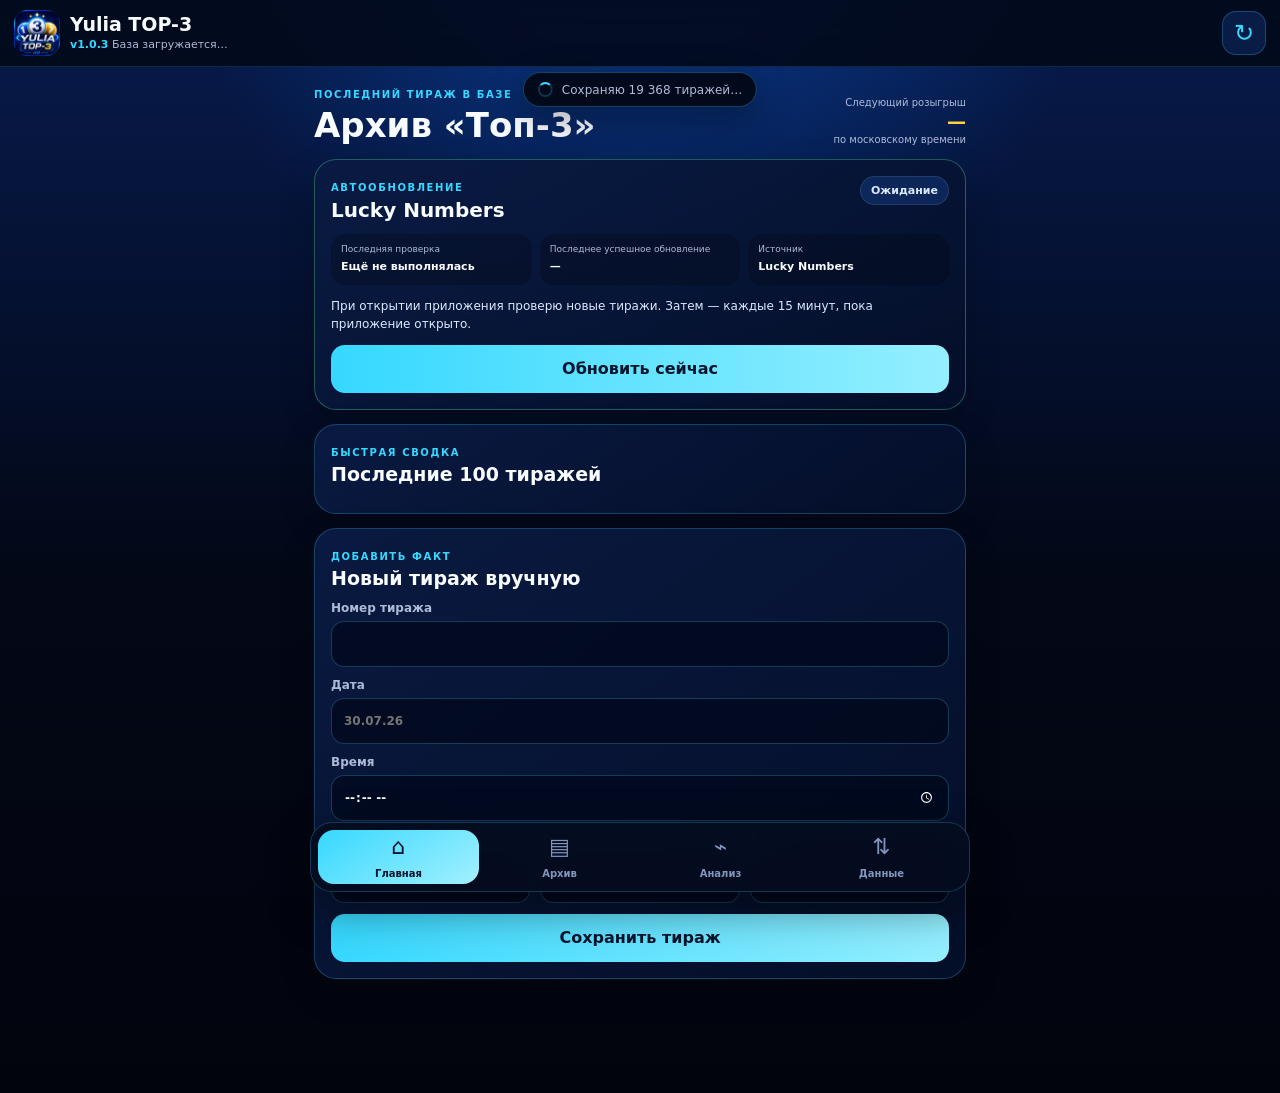
==== repair.html @ f43a1951 "Add files via upload" ====
<!doctype html>
<html lang="ru">
<head>
  <meta charset="utf-8">
  <meta name="viewport" content="width=device-width, initial-scale=1, viewport-fit=cover">
  <meta name="theme-color" content="#071b4d">
  <title>Обновление Yulia TOP-3</title>
  <style>
    *{box-sizing:border-box}body{margin:0;min-height:100vh;display:grid;place-items:center;padding:24px;background:linear-gradient(180deg,#071b4d,#030817);color:#fff;font-family:system-ui,-apple-system,Segoe UI,sans-serif;text-align:center}.card{width:min(100%,430px);padding:28px 22px;border:1px solid rgba(65,211,255,.28);border-radius:28px;background:rgba(6,20,54,.9);box-shadow:0 25px 70px rgba(0,0,0,.35)}img{width:92px;border-radius:24px}h1{font-size:25px;margin:16px 0 8px}p{color:#b9c8e9;line-height:1.5}.spin{width:28px;height:28px;margin:18px auto 0;border:3px solid rgba(65,211,255,.2);border-top-color:#41d3ff;border-radius:50%;animation:s .8s linear infinite}@keyframes s{to{transform:rotate(360deg)}}.ok{color:#8fffc4;font-weight:800}.err{color:#ffb3bd}
  </style>
</head>
<body>
  <main class="card">
    <img src="icon-192.png" alt="Yulia TOP-3">
    <h1>Обновляю приложение</h1>
    <p id="status">Удаляю старую заставку и старый кэш. Архив тиражей и локальная база не удаляются.</p>
    <div class="spin" id="spin"></div>
  </main>
  <script>
    (async()=>{
      const status=document.getElementById('status');
      try{
        if('serviceWorker' in navigator){
          const regs=await navigator.serviceWorker.getRegistrations();
          await Promise.all(regs.map(reg=>reg.unregister()));
        }
        if('caches' in window){
          const keys=await caches.keys();
          await Promise.all(keys.map(key=>caches.delete(key)));
        }
        status.className='ok';
        status.textContent='Готово. Открываю настоящий главный экран…';
        setTimeout(()=>location.replace('./index.html?repair=1.0.3&t='+Date.now()),700);
      }catch(error){
        document.getElementById('spin').hidden=true;
        status.className='err';
        status.textContent='Не удалось очистить старый кэш. Закрой приложение и повтори открытие этой страницы.';
        console.error(error);
      }
    })();
  </script>
</body>
</html>
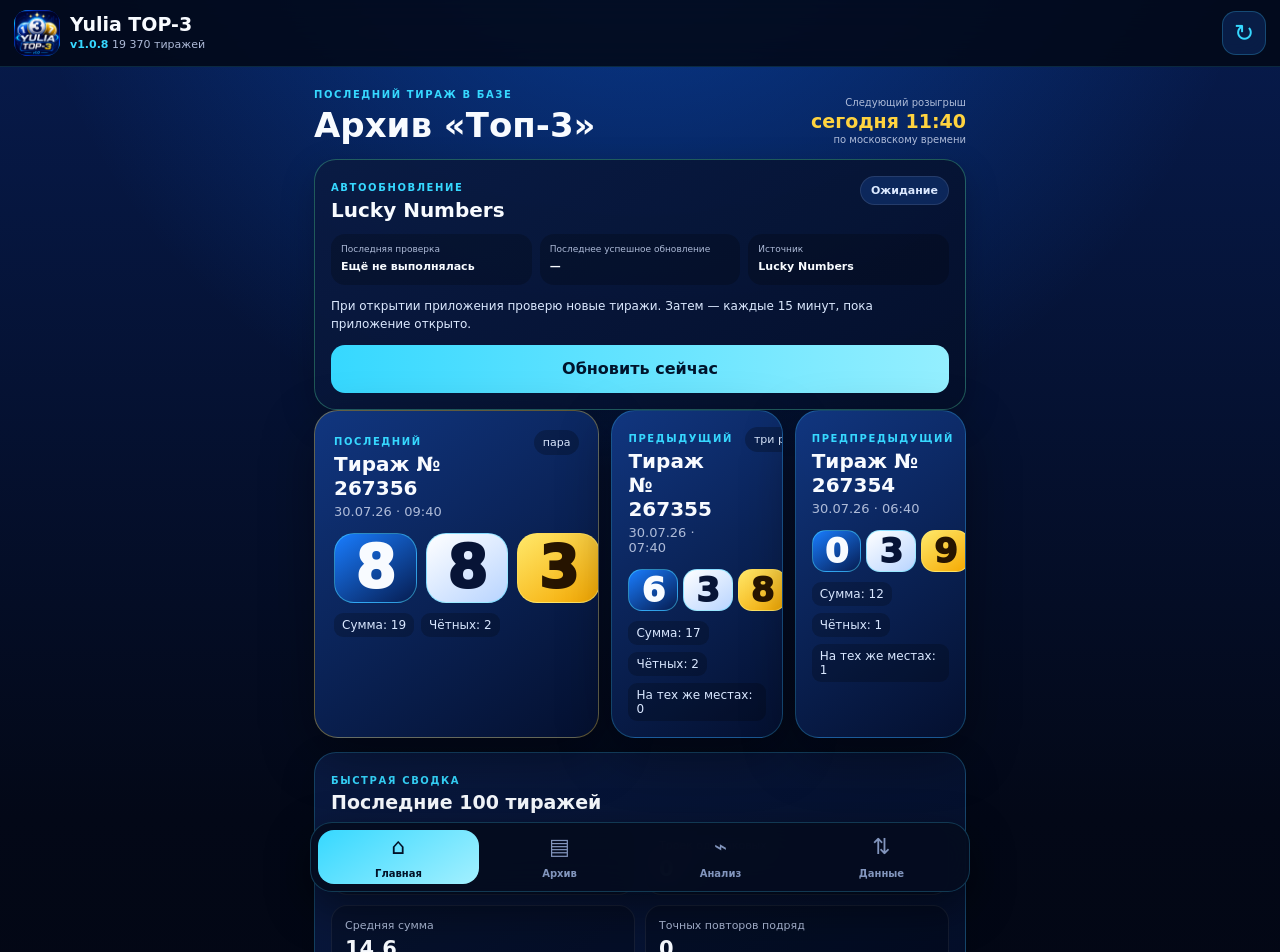
==== commit a9eff591: "Add files via upload" ====
--- a/repair.html
+++ b/repair.html
@@ -1,43 +1 @@
-<!doctype html>
-<html lang="ru">
-<head>
-  <meta charset="utf-8">
-  <meta name="viewport" content="width=device-width, initial-scale=1, viewport-fit=cover">
-  <meta name="theme-color" content="#071b4d">
-  <title>Обновление Yulia TOP-3</title>
-  <style>
-    *{box-sizing:border-box}body{margin:0;min-height:100vh;display:grid;place-items:center;padding:24px;background:linear-gradient(180deg,#071b4d,#030817);color:#fff;font-family:system-ui,-apple-system,Segoe UI,sans-serif;text-align:center}.card{width:min(100%,430px);padding:28px 22px;border:1px solid rgba(65,211,255,.28);border-radius:28px;background:rgba(6,20,54,.9);box-shadow:0 25px 70px rgba(0,0,0,.35)}img{width:92px;border-radius:24px}h1{font-size:25px;margin:16px 0 8px}p{color:#b9c8e9;line-height:1.5}.spin{width:28px;height:28px;margin:18px auto 0;border:3px solid rgba(65,211,255,.2);border-top-color:#41d3ff;border-radius:50%;animation:s .8s linear infinite}@keyframes s{to{transform:rotate(360deg)}}.ok{color:#8fffc4;font-weight:800}.err{color:#ffb3bd}
-  </style>
-</head>
-<body>
-  <main class="card">
-    <img src="icon-192.png" alt="Yulia TOP-3">
-    <h1>Обновляю приложение</h1>
-    <p id="status">Удаляю старую заставку и старый кэш. Архив тиражей и локальная база не удаляются.</p>
-    <div class="spin" id="spin"></div>
-  </main>
-  <script>
-    (async()=>{
-      const status=document.getElementById('status');
-      try{
-        if('serviceWorker' in navigator){
-          const regs=await navigator.serviceWorker.getRegistrations();
-          await Promise.all(regs.map(reg=>reg.unregister()));
-        }
-        if('caches' in window){
-          const keys=await caches.keys();
-          await Promise.all(keys.map(key=>caches.delete(key)));
-        }
-        status.className='ok';
-        status.textContent='Готово. Открываю настоящий главный экран…';
-        setTimeout(()=>location.replace('./index.html?repair=1.0.3&t='+Date.now()),700);
-      }catch(error){
-        document.getElementById('spin').hidden=true;
-        status.className='err';
-        status.textContent='Не удалось очистить старый кэш. Закрой приложение и повтори открытие этой страницы.';
-        console.error(error);
-      }
-    })();
-  </script>
-</body>
-</html>
+<!doctype html><html lang="ru"><meta charset="utf-8"><meta name="viewport" content="width=device-width,initial-scale=1"><title>Обновление TOP-3</title><body style="font-family:system-ui;background:#030817;color:white;padding:28px"><h2>Обновляю Yulia TOP-3…</h2><p id="s">Очищаю только старый кэш приложения. База тиражей не удаляется.</p><script>(async()=>{try{for(const r of await navigator.serviceWorker?.getRegistrations?.()||[])await r.unregister();for(const k of await caches.keys())await caches.delete(k);document.getElementById('s').textContent='Готово. Открываю приложение…';setTimeout(()=>location.replace('./?v=1.0.8-repair'),700)}catch(e){document.getElementById('s').textContent='Открываю приложение…';setTimeout(()=>location.replace('./?v=1.0.8-repair'),700)}})()</script></body></html>
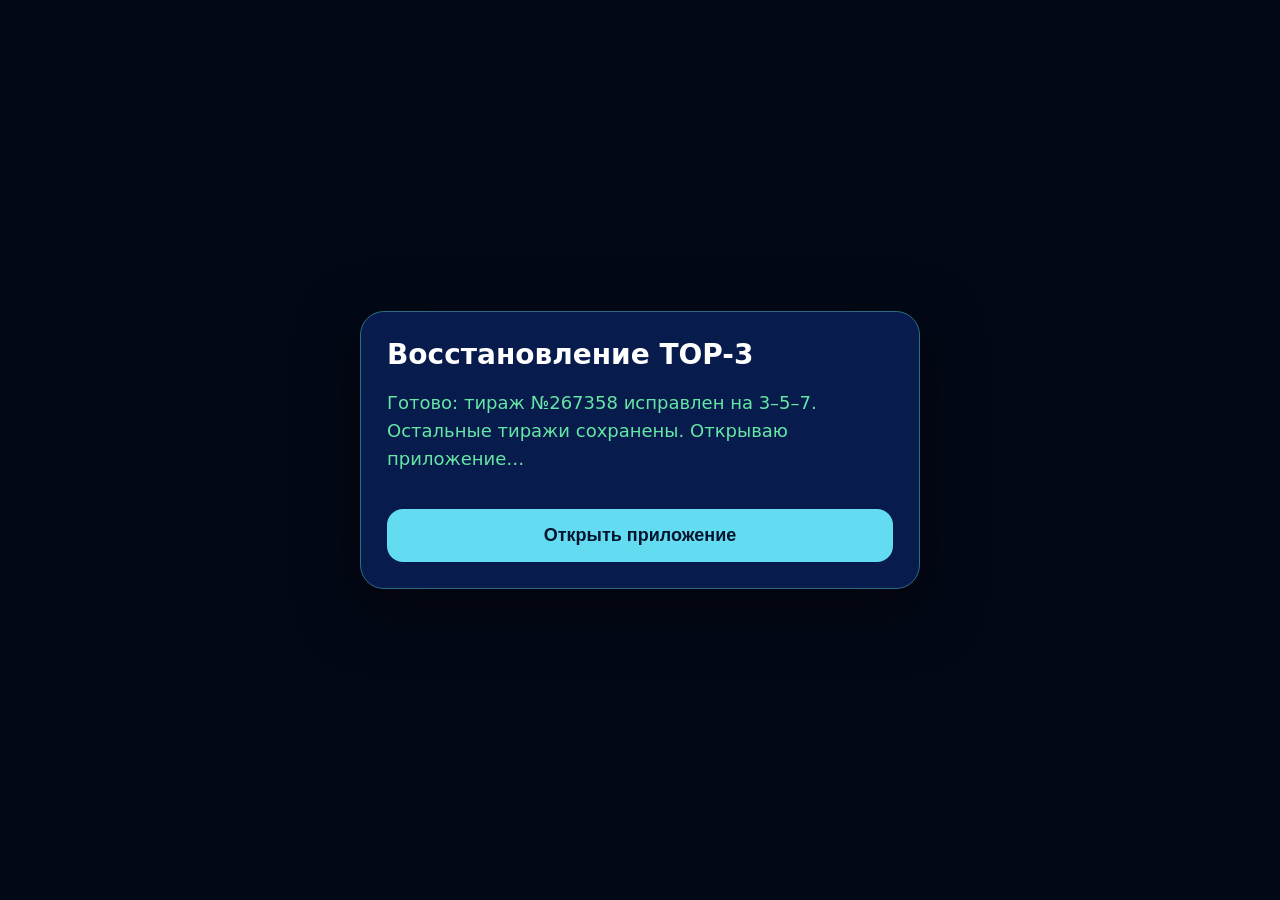
==== commit 93692e72: "Add files via upload" ====
--- a/repair.html
+++ b/repair.html
@@ -1 +1,70 @@
-<!doctype html><html lang="ru"><meta charset="utf-8"><meta name="viewport" content="width=device-width,initial-scale=1"><title>Обновление TOP-3</title><body style="font-family:system-ui;background:#030817;color:white;padding:28px"><h2>Обновляю Yulia TOP-3…</h2><p id="s">Очищаю только старый кэш приложения. База тиражей не удаляется.</p><script>(async()=>{try{for(const r of await navigator.serviceWorker?.getRegistrations?.()||[])await r.unregister();for(const k of await caches.keys())await caches.delete(k);document.getElementById('s').textContent='Готово. Открываю приложение…';setTimeout(()=>location.replace('./?v=1.0.8-repair'),700)}catch(e){document.getElementById('s').textContent='Открываю приложение…';setTimeout(()=>location.replace('./?v=1.0.8-repair'),700)}})()</script></body></html>+<!doctype html>
+<html lang="ru">
+<head>
+  <meta charset="utf-8">
+  <meta name="viewport" content="width=device-width,initial-scale=1">
+  <meta name="theme-color" content="#071b4d">
+  <title>Восстановление Yulia TOP-3</title>
+  <style>
+    :root{color-scheme:dark}*{box-sizing:border-box}body{margin:0;min-height:100vh;display:grid;place-items:center;padding:24px;font-family:system-ui,-apple-system,Segoe UI,Roboto,sans-serif;background:#030817;color:#fff}.card{width:min(560px,100%);padding:26px;border:1px solid #2e6c83;border-radius:24px;background:#071b4d;box-shadow:0 18px 60px #0008}h1{margin:0 0 14px;font-size:28px}.status{font-size:18px;line-height:1.55;color:#dcecff}.ok{color:#65e6a5}.error{color:#ffb1bd}button{width:100%;margin-top:18px;padding:16px;border:0;border-radius:16px;font-size:18px;font-weight:800;background:#63dcf1;color:#03152d}
+  </style>
+</head>
+<body>
+  <main class="card">
+    <h1>Восстановление TOP-3</h1>
+    <p id="status" class="status">Исправляю только проверенный тираж №267358. Весь остальной архив сохраняется.</p>
+    <button id="openBtn" hidden>Открыть приложение</button>
+  </main>
+<script>
+'use strict';
+const DB_NAME='yulia-top3-db';
+const DB_VERSION=1;
+const STORE='draws';
+const CORRECTION={id:267358,date:'30.07.26',time:'13:40',a:3,b:5,c:7};
+const status=document.getElementById('status');
+const openBtn=document.getElementById('openBtn');
+const openApp=()=>location.replace('./?v=1.0.11-repair');
+openBtn.addEventListener('click',openApp);
+
+function openDB(){
+  return new Promise((resolve,reject)=>{
+    const req=indexedDB.open(DB_NAME,DB_VERSION);
+    req.onupgradeneeded=()=>{
+      const database=req.result;
+      if(!database.objectStoreNames.contains(STORE)) database.createObjectStore(STORE,{keyPath:'id'});
+    };
+    req.onsuccess=()=>resolve(req.result);
+    req.onerror=()=>reject(req.error||new Error('Не удалось открыть локальную базу'));
+  });
+}
+function saveCorrection(database){
+  return new Promise((resolve,reject)=>{
+    const tx=database.transaction(STORE,'readwrite');
+    tx.objectStore(STORE).put({...CORRECTION});
+    tx.oncomplete=resolve;
+    tx.onerror=()=>reject(tx.error||new Error('Не удалось сохранить исправление'));
+    tx.onabort=()=>reject(tx.error||new Error('Исправление отменено'));
+  });
+}
+(async()=>{
+  try{
+    if(!('indexedDB' in window)) throw new Error('IndexedDB не поддерживается этим браузером');
+    const database=await openDB();
+    await saveCorrection(database);
+    database.close();
+    localStorage.removeItem('yulia-top3-auto-status-v1');
+    for(const registration of await navigator.serviceWorker?.getRegistrations?.()||[]) await registration.unregister();
+    for(const key of await caches.keys()) await caches.delete(key);
+    status.className='status ok';
+    status.textContent='Готово: тираж №267358 исправлен на 3–5–7. Остальные тиражи сохранены. Открываю приложение…';
+    openBtn.hidden=false;
+    setTimeout(openApp,1200);
+  }catch(error){
+    status.className='status error';
+    status.textContent='Не удалось выполнить восстановление: '+(error?.message||error)+'. Архив не удалялся.';
+    openBtn.hidden=false;
+  }
+})();
+</script>
+</body>
+</html>
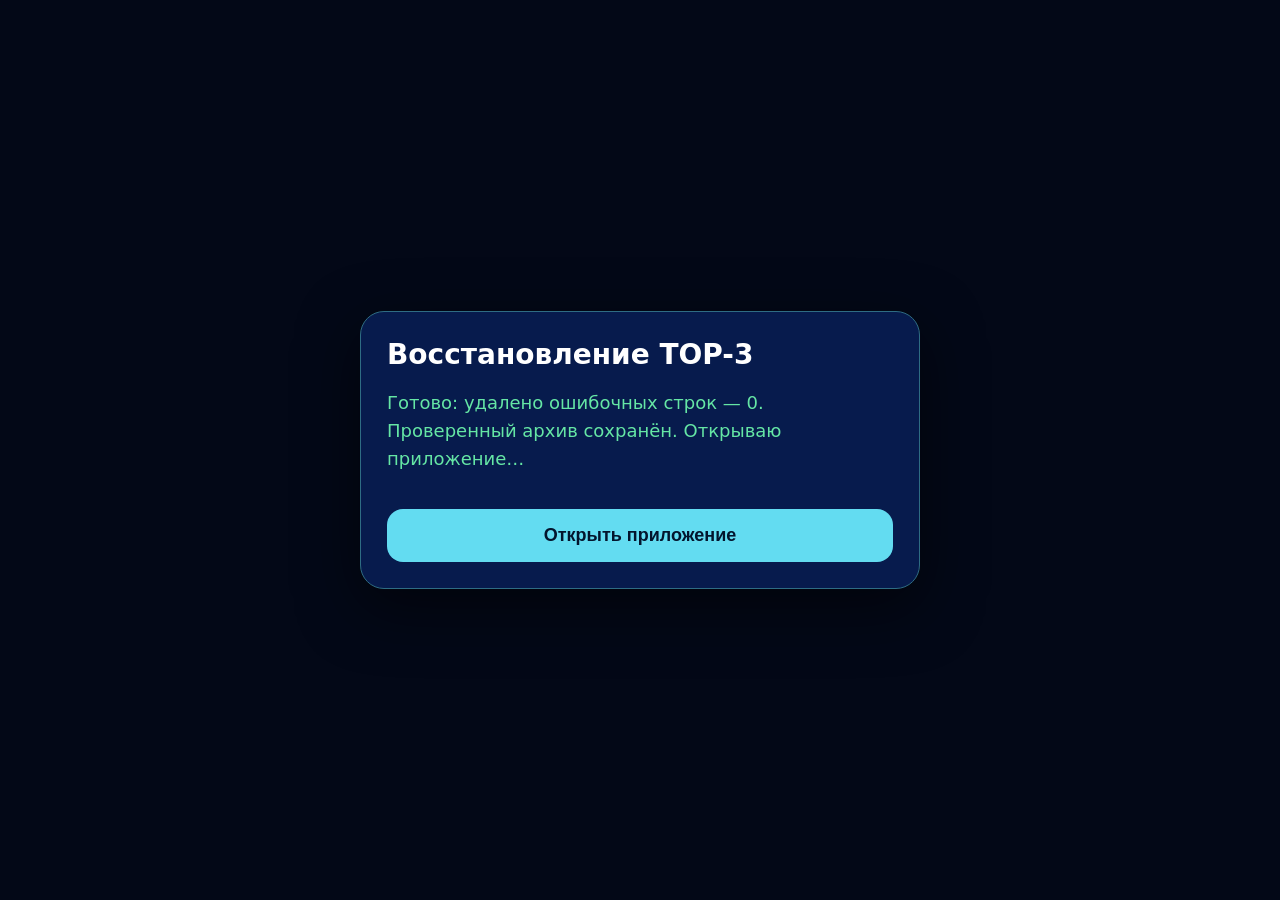
==== commit b92fb888: "Add files via upload" ====
--- a/repair.html
+++ b/repair.html
@@ -12,7 +12,7 @@
 <body>
   <main class="card">
     <h1>Восстановление TOP-3</h1>
-    <p id="status" class="status">Исправляю только проверенный тираж №267358. Весь остальной архив сохраняется.</p>
+    <p id="status" class="status">Проверяю только три строки, которые мог исказить старый общий файл. Остальной архив не меняется.</p>
     <button id="openBtn" hidden>Открыть приложение</button>
   </main>
 <script>
@@ -20,51 +20,24 @@
 const DB_NAME='yulia-top3-db';
 const DB_VERSION=1;
 const STORE='draws';
-const CORRECTION={id:267358,date:'30.07.26',time:'13:40',a:3,b:5,c:7};
+const BAD=new Map([
+  [267359,{a:3,b:4,c:6}],
+  [267358,{a:3,b:5,c:7}],
+  [267357,{a:3,b:6,c:7}]
+]);
+const VERIFIED=[
+  {id:267356,date:'30.07.26',time:'09:40',a:8,b:8,c:3},
+  {id:267355,date:'30.07.26',time:'07:40',a:6,b:3,c:8},
+  {id:267354,date:'30.07.26',time:'06:40',a:0,b:3,c:9}
+];
 const status=document.getElementById('status');
 const openBtn=document.getElementById('openBtn');
-const openApp=()=>location.replace('./?v=1.0.11-repair');
+const openApp=()=>location.replace('./?v=1.0.12-repair');
 openBtn.addEventListener('click',openApp);
-
-function openDB(){
-  return new Promise((resolve,reject)=>{
-    const req=indexedDB.open(DB_NAME,DB_VERSION);
-    req.onupgradeneeded=()=>{
-      const database=req.result;
-      if(!database.objectStoreNames.contains(STORE)) database.createObjectStore(STORE,{keyPath:'id'});
-    };
-    req.onsuccess=()=>resolve(req.result);
-    req.onerror=()=>reject(req.error||new Error('Не удалось открыть локальную базу'));
-  });
-}
-function saveCorrection(database){
-  return new Promise((resolve,reject)=>{
-    const tx=database.transaction(STORE,'readwrite');
-    tx.objectStore(STORE).put({...CORRECTION});
-    tx.oncomplete=resolve;
-    tx.onerror=()=>reject(tx.error||new Error('Не удалось сохранить исправление'));
-    tx.onabort=()=>reject(tx.error||new Error('Исправление отменено'));
-  });
-}
-(async()=>{
-  try{
-    if(!('indexedDB' in window)) throw new Error('IndexedDB не поддерживается этим браузером');
-    const database=await openDB();
-    await saveCorrection(database);
-    database.close();
-    localStorage.removeItem('yulia-top3-auto-status-v1');
-    for(const registration of await navigator.serviceWorker?.getRegistrations?.()||[]) await registration.unregister();
-    for(const key of await caches.keys()) await caches.delete(key);
-    status.className='status ok';
-    status.textContent='Готово: тираж №267358 исправлен на 3–5–7. Остальные тиражи сохранены. Открываю приложение…';
-    openBtn.hidden=false;
-    setTimeout(openApp,1200);
-  }catch(error){
-    status.className='status error';
-    status.textContent='Не удалось выполнить восстановление: '+(error?.message||error)+'. Архив не удалялся.';
-    openBtn.hidden=false;
-  }
-})();
+function openDB(){return new Promise((resolve,reject)=>{const req=indexedDB.open(DB_NAME,DB_VERSION);req.onupgradeneeded=()=>{const d=req.result;if(!d.objectStoreNames.contains(STORE))d.createObjectStore(STORE,{keyPath:'id'});};req.onsuccess=()=>resolve(req.result);req.onerror=()=>reject(req.error||new Error('Не удалось открыть локальную базу'));});}
+function reqResult(req){return new Promise((resolve,reject)=>{req.onsuccess=()=>resolve(req.result||null);req.onerror=()=>reject(req.error);});}
+function txDone(tx){return new Promise((resolve,reject)=>{tx.oncomplete=resolve;tx.onerror=()=>reject(tx.error);tx.onabort=()=>reject(tx.error);});}
+(async()=>{try{if(!('indexedDB'in window))throw new Error('IndexedDB не поддерживается этим браузером');const database=await openDB();const tx=database.transaction(STORE,'readwrite');const store=tx.objectStore(STORE);let removed=0;for(const [id,sig]of BAD){const row=await reqResult(store.get(id));if(row&&row.a===sig.a&&row.b===sig.b&&row.c===sig.c){store.delete(id);removed++;}}for(const row of VERIFIED)store.put({...row});await txDone(tx);database.close();localStorage.removeItem('yulia-top3-auto-status-v1');for(const registration of await navigator.serviceWorker?.getRegistrations?.()||[])await registration.unregister();for(const key of await caches.keys())await caches.delete(key);status.className='status ok';status.textContent=`Готово: удалено ошибочных строк — ${removed}. Проверенный архив сохранён. Открываю приложение…`;openBtn.hidden=false;setTimeout(openApp,1200);}catch(error){status.className='status error';status.textContent='Не удалось выполнить восстановление: '+(error?.message||error)+'. Архив не удалялся.';openBtn.hidden=false;}})();
 </script>
 </body>
 </html>
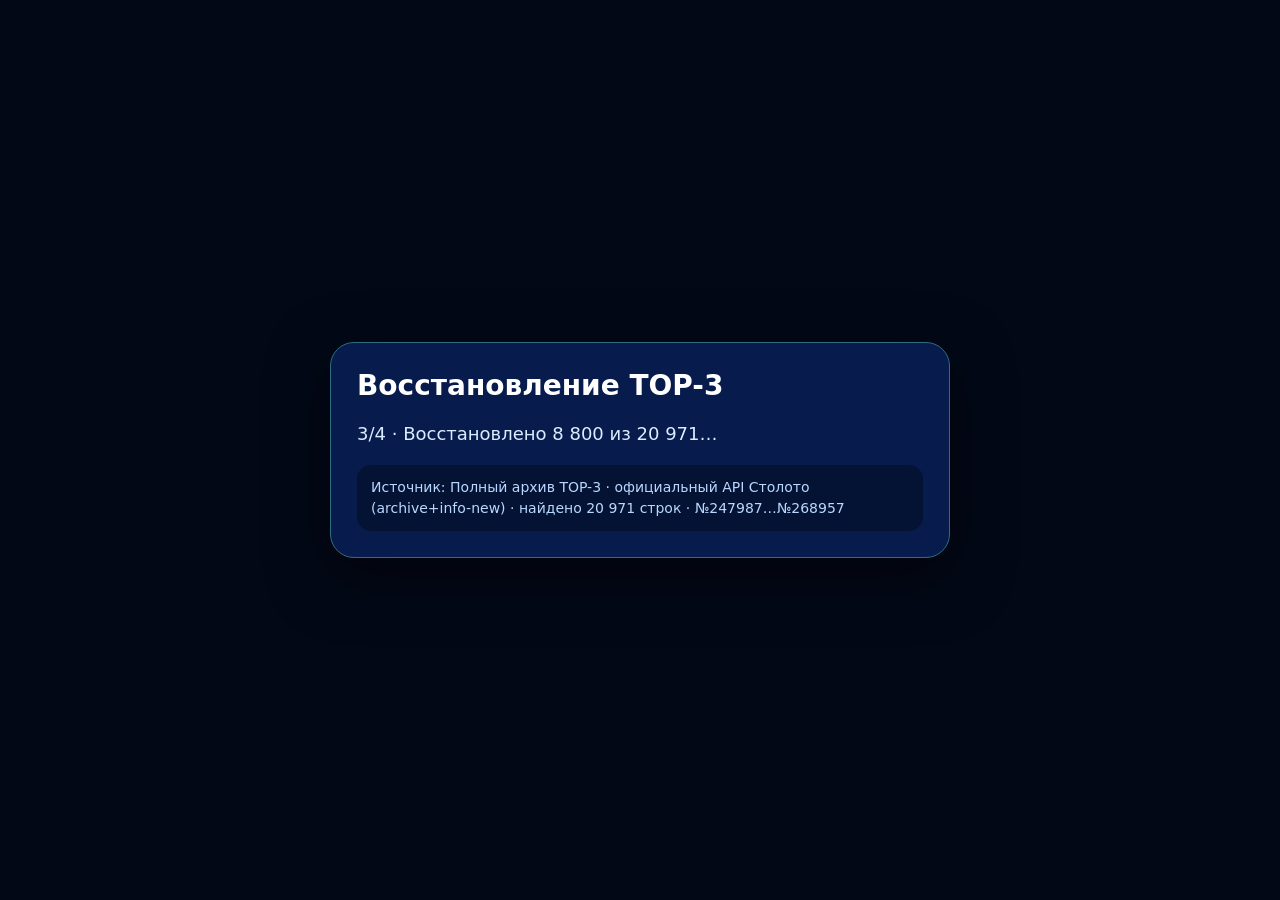
==== commit 93d61bdc: "Fix stale local TOP-3 database repair flow" ====
--- a/repair.html
+++ b/repair.html
@@ -6,13 +6,14 @@
   <meta name="theme-color" content="#071b4d">
   <title>Восстановление Yulia TOP-3</title>
   <style>
-    :root{color-scheme:dark}*{box-sizing:border-box}body{margin:0;min-height:100vh;display:grid;place-items:center;padding:24px;font-family:system-ui,-apple-system,Segoe UI,Roboto,sans-serif;background:#030817;color:#fff}.card{width:min(560px,100%);padding:26px;border:1px solid #2e6c83;border-radius:24px;background:#071b4d;box-shadow:0 18px 60px #0008}h1{margin:0 0 14px;font-size:28px}.status{font-size:18px;line-height:1.55;color:#dcecff}.ok{color:#65e6a5}.error{color:#ffb1bd}button{width:100%;margin-top:18px;padding:16px;border:0;border-radius:16px;font-size:18px;font-weight:800;background:#63dcf1;color:#03152d}
+    :root{color-scheme:dark}*{box-sizing:border-box}body{margin:0;min-height:100vh;display:grid;place-items:center;padding:24px;font-family:system-ui,-apple-system,Segoe UI,Roboto,sans-serif;background:#030817;color:#fff}.card{width:min(620px,100%);padding:26px;border:1px solid #2e6c83;border-radius:24px;background:#071b4d;box-shadow:0 18px 60px #0008}h1{margin:0 0 14px;font-size:28px}.status{font-size:18px;line-height:1.55;color:#dcecff}.meta{margin-top:14px;padding:12px 14px;border-radius:14px;background:#041334;color:#b9d7ff;font-size:14px;line-height:1.5}.ok{color:#65e6a5}.error{color:#ffb1bd}button{width:100%;margin-top:18px;padding:16px;border:0;border-radius:16px;font-size:18px;font-weight:800;background:#63dcf1;color:#03152d}
   </style>
 </head>
 <body>
   <main class="card">
     <h1>Восстановление TOP-3</h1>
-    <p id="status" class="status">Проверяю только три строки, которые мог исказить старый общий файл. Остальной архив не меняется.</p>
+    <p id="status" class="status">Загружаю полный официальный архив и восстанавливаю недостающие тиражи…</p>
+    <div id="meta" class="meta">Локальная база не удаляется: официальные строки добавляются и исправляются по номеру тиража.</div>
     <button id="openBtn" hidden>Открыть приложение</button>
   </main>
 <script>
@@ -20,24 +21,64 @@
 const DB_NAME='yulia-top3-db';
 const DB_VERSION=1;
 const STORE='draws';
-const BAD=new Map([
-  [267359,{a:3,b:4,c:6}],
-  [267358,{a:3,b:5,c:7}],
-  [267357,{a:3,b:6,c:7}]
-]);
-const VERIFIED=[
-  {id:267356,date:'30.07.26',time:'09:40',a:8,b:8,c:3},
-  {id:267355,date:'30.07.26',time:'07:40',a:6,b:3,c:8},
-  {id:267354,date:'30.07.26',time:'06:40',a:0,b:3,c:9}
-];
+const FULL_URL='./top3-history.json';
 const status=document.getElementById('status');
+const meta=document.getElementById('meta');
 const openBtn=document.getElementById('openBtn');
-const openApp=()=>location.replace('./?v=1.0.12-repair');
+const openApp=()=>location.replace(`./?repair=${Date.now()}`);
 openBtn.addEventListener('click',openApp);
-function openDB(){return new Promise((resolve,reject)=>{const req=indexedDB.open(DB_NAME,DB_VERSION);req.onupgradeneeded=()=>{const d=req.result;if(!d.objectStoreNames.contains(STORE))d.createObjectStore(STORE,{keyPath:'id'});};req.onsuccess=()=>resolve(req.result);req.onerror=()=>reject(req.error||new Error('Не удалось открыть локальную базу'));});}
-function reqResult(req){return new Promise((resolve,reject)=>{req.onsuccess=()=>resolve(req.result||null);req.onerror=()=>reject(req.error);});}
-function txDone(tx){return new Promise((resolve,reject)=>{tx.oncomplete=resolve;tx.onerror=()=>reject(tx.error);tx.onabort=()=>reject(tx.error);});}
-(async()=>{try{if(!('indexedDB'in window))throw new Error('IndexedDB не поддерживается этим браузером');const database=await openDB();const tx=database.transaction(STORE,'readwrite');const store=tx.objectStore(STORE);let removed=0;for(const [id,sig]of BAD){const row=await reqResult(store.get(id));if(row&&row.a===sig.a&&row.b===sig.b&&row.c===sig.c){store.delete(id);removed++;}}for(const row of VERIFIED)store.put({...row});await txDone(tx);database.close();localStorage.removeItem('yulia-top3-auto-status-v1');for(const registration of await navigator.serviceWorker?.getRegistrations?.()||[])await registration.unregister();for(const key of await caches.keys())await caches.delete(key);status.className='status ok';status.textContent=`Готово: удалено ошибочных строк — ${removed}. Проверенный архив сохранён. Открываю приложение…`;openBtn.hidden=false;setTimeout(openApp,1200);}catch(error){status.className='status error';status.textContent='Не удалось выполнить восстановление: '+(error?.message||error)+'. Архив не удалялся.';openBtn.hidden=false;}})();
+function openDB(){return new Promise((resolve,reject)=>{const req=indexedDB.open(DB_NAME,DB_VERSION);req.onupgradeneeded=()=>{const d=req.result;if(!d.objectStoreNames.contains(STORE))d.createObjectStore(STORE,{keyPath:'id'});};req.onsuccess=()=>resolve(req.result);req.onerror=()=>reject(req.error||new Error('Не удалось открыть локальную базу'));req.onblocked=()=>reject(new Error('Локальная база заблокирована другой вкладкой'));});}
+function txDone(tx){return new Promise((resolve,reject)=>{tx.oncomplete=resolve;tx.onerror=()=>reject(tx.error||new Error('Ошибка записи'));tx.onabort=()=>reject(tx.error||new Error('Запись отменена'));});}
+function validRow(row){return Number.isInteger(Number(row?.id))&&Number(row.id)>0&&/^\d{2}\.\d{2}\.\d{2}$/.test(String(row?.date||''))&&/^\d{2}:\d{2}$/.test(String(row?.time||''))&&[row?.a,row?.b,row?.c].every(value=>Number.isInteger(Number(value))&&Number(value)>=0&&Number(value)<=9);}
+async function countRows(database){return new Promise((resolve,reject)=>{const req=database.transaction(STORE,'readonly').objectStore(STORE).count();req.onsuccess=()=>resolve(req.result||0);req.onerror=()=>reject(req.error);});}
+(async()=>{
+  try{
+    if(!('indexedDB'in window))throw new Error('IndexedDB не поддерживается этим браузером');
+    status.textContent='1/4 · Загружаю полный официальный архив TOP-3…';
+    const response=await fetch(`${FULL_URL}?repair=${Date.now()}`,{cache:'no-store',headers:{Accept:'application/json'}});
+    if(!response.ok)throw new Error(`архив не загрузился: HTTP ${response.status}`);
+    const payload=await response.json();
+    const sourceRows=Array.isArray(payload)?payload:payload?.draws;
+    if(!Array.isArray(sourceRows)||sourceRows.length<10000)throw new Error('полный архив вернул слишком мало строк');
+    const rows=sourceRows.filter(validRow).map(row=>({id:Number(row.id),date:String(row.date),time:String(row.time),a:Number(row.a),b:Number(row.b),c:Number(row.c)}));
+    if(rows.length<10000)throw new Error('после проверки в архиве осталось слишком мало корректных строк');
+    const ids=new Set(rows.map(row=>row.id));
+    if(ids.size!==rows.length)throw new Error('в официальном архиве обнаружены дубли номеров');
+    const latest=Math.max(...rows.map(row=>row.id));
+    const earliest=Math.min(...rows.map(row=>row.id));
+    meta.textContent=`Источник: ${payload?.source||'официальный архив TOP-3'} · найдено ${rows.length.toLocaleString('ru-RU')} строк · №${earliest}…№${latest}`;
+
+    status.textContent='2/4 · Открываю локальную базу…';
+    const database=await openDB();
+    const before=await countRows(database);
+
+    status.textContent='3/4 · Добавляю пропущенные тиражи и исправляю совпадающие номера…';
+    const batchSize=400;
+    for(let offset=0;offset<rows.length;offset+=batchSize){
+      const tx=database.transaction(STORE,'readwrite');
+      const store=tx.objectStore(STORE);
+      for(const row of rows.slice(offset,offset+batchSize))store.put(row);
+      await txDone(tx);
+      status.textContent=`3/4 · Восстановлено ${Math.min(offset+batchSize,rows.length).toLocaleString('ru-RU')} из ${rows.length.toLocaleString('ru-RU')}…`;
+    }
+    const after=await countRows(database);
+    database.close();
+
+    status.textContent='4/4 · Очищаю старый кэш приложения…';
+    try{localStorage.removeItem('yulia-top3-auto-status-v1');}catch{}
+    try{for(const registration of await navigator.serviceWorker?.getRegistrations?.()||[])await registration.unregister();}catch{}
+    try{for(const key of await caches.keys())await caches.delete(key);}catch{}
+
+    status.className='status ok';
+    status.textContent=`Готово. Было ${before.toLocaleString('ru-RU')} строк, стало ${after.toLocaleString('ru-RU')}. Последний официальный тираж №${latest}. Открываю приложение…`;
+    openBtn.hidden=false;
+    setTimeout(openApp,1400);
+  }catch(error){
+    status.className='status error';
+    status.textContent='Не удалось выполнить восстановление: '+(error?.message||error)+'. Локальная база не удалена.';
+    openBtn.hidden=false;
+  }
+})();
 </script>
 </body>
 </html>
